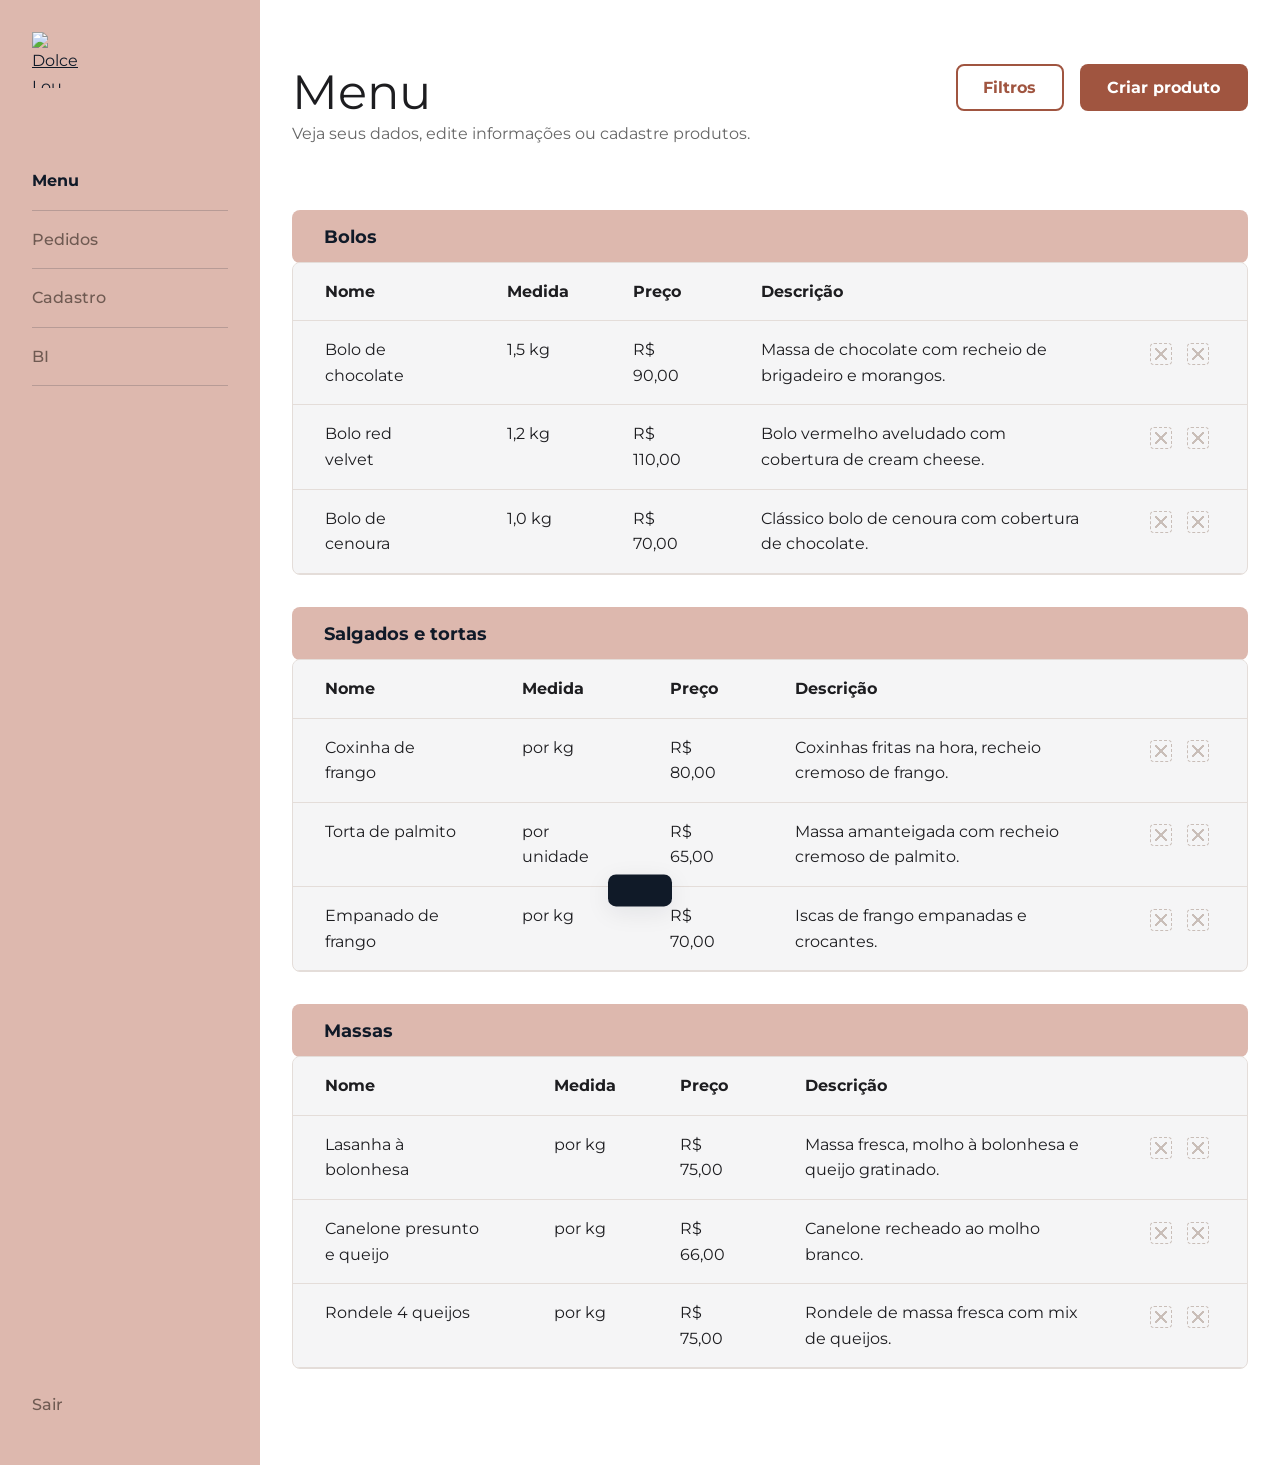
==== admin-cardapio.html @ e2d11806 "feat: atualiza páginas html, imagens do cardápio e scripts js" ====
<!DOCTYPE html>
<html lang="pt-BR">

<head>
  <meta charset="UTF-8">
  <meta name="viewport" content="width=device-width, initial-scale=1.0">
  <title>Menu | Dolce Lou</title>
  <meta name="description" content="Gerenciamento de produtos do cardápio da Dolce Lou.">

  <link rel="preconnect" href="https://fonts.googleapis.com">
  <link rel="preconnect" href="https://fonts.gstatic.com" crossorigin>
  <link href="https://fonts.googleapis.com/css2?family=Montserrat:wght@400;500;700;800&display=swap" rel="stylesheet">
  <link rel="stylesheet" href="style.css">
</head>

<body>
  <a class="pular-conteudo" href="#conteudo">Pular para o conteúdo</a>

  <div class="painel">

    <!-- barrinha q fica do lado -->
    <header class="painel-lateral">
      <a class="painel-lateral__logo logo" href="dashboard.html" aria-label="Dolce Lou — painel">
        <img src="fotinhas/logo (2).png" alt="Dolce Lou" width="56" height="56">
      </a>
      <nav class="painel-nav" aria-label="Menu do painel">
        <a class="painel-nav__link" href="admin-cardapio.html" aria-current="page">Menu</a>
        <a class="painel-nav__link" href="admin-pedidos.html">Pedidos</a>
        <a class="painel-nav__link" href="admin-cadastro.html">Cadastro</a>
        <a class="painel-nav__link" href="dashboard.html">BI</a>
      </nav>
      <div class="painel-lateral__sair">
        <a class="painel-nav__link" href="login.html">Sair</a>
      </div>
    </header>

    <!--conteudo -->
    <main class="painel-conteudo" id="conteudo">
      <div class="painel-cabecalho">
        <div>
          <h1 class="painel-cabecalho__titulo">Menu</h1>
          <p class="texto-suave">Veja seus dados, edite informações ou cadastre produtos.</p>
        </div>
        <div class="painel-cabecalho__acoes">
          <div class="filtro-wrap">
            <button type="button" class="botao botao--contorno js-abrir-filtro-produtos">Filtros</button>
            <div class="filtro-painel" id="filtro-produtos" hidden>
              <p class="filtro-painel__titulo">Mostrar categorias</p>
              <label class="filtro-painel__opcao">
                <input type="checkbox" value="secao-cat-bolos" checked>
                Bolos
              </label>
              <label class="filtro-painel__opcao">
                <input type="checkbox" value="secao-cat-salgados" checked>
                Salgados e tortas
              </label>
              <label class="filtro-painel__opcao">
                <input type="checkbox" value="secao-cat-massas" checked>
                Massas
              </label>
              <div class="filtro-painel__acoes">
                <button type="button" class="botao botao--contorno js-limpar-filtro" style="padding:.4rem .8rem;font-size:.85rem">Mostrar tudo</button>
              </div>
            </div>
          </div>
          <button type="button" class="botao botao--primario">Criar produto</button>
        </div>
      </div>

      <!-- bólos -->
      <section class="tabela-categoria" id="secao-cat-bolos" aria-labelledby="cat-bolos">
        <h2 class="tabela-categoria__titulo" id="cat-bolos">Bolos</h2>
        <div class="tabela-rolagem" tabindex="0" role="region" aria-label="Tabela de bolos, rolável">
          <table class="tabela">
            <caption class="sr-apenas">Lista de bolos cadastrados</caption>
            <thead>
              <tr>
                <th scope="col">Nome</th>
                <th scope="col">Medida</th>
                <th scope="col">Preço</th>
                <th scope="col">Descrição</th>
                <th scope="col"><span class="sr-apenas">Ações</span></th>
              </tr>
            </thead>
            <tbody>
              <tr data-produto-id="1">
                <td data-campo="nome">Bolo de chocolate</td>
                <td data-campo="medida">1,5 kg</td>
                <td data-campo="preco">R$ 90,00</td>
                <td data-campo="descricao">Massa de chocolate com recheio de brigadeiro e morangos.</td>
                <td class="tabela__acoes">
                  <button type="button" class="botao-icone botao-icone--editar"><span class="espaco-imagem" style="width:22px;height:22px" aria-hidden="true"></span><span class="sr-apenas">Editar Bolo de chocolate</span></button>
                  <button type="button" class="botao-icone botao-icone--excluir"><span class="espaco-imagem" style="width:22px;height:22px" aria-hidden="true"></span><span class="sr-apenas">Excluir Bolo de chocolate</span></button>
                </td>
              </tr>
              <tr data-produto-id="2">
                <td data-campo="nome">Bolo red velvet</td>
                <td data-campo="medida">1,2 kg</td>
                <td data-campo="preco">R$ 110,00</td>
                <td data-campo="descricao">Bolo vermelho aveludado com cobertura de cream cheese.</td>
                <td class="tabela__acoes">
                  <button type="button" class="botao-icone botao-icone--editar"><span class="espaco-imagem" style="width:22px;height:22px" aria-hidden="true"></span><span class="sr-apenas">Editar Bolo red velvet</span></button>
                  <button type="button" class="botao-icone botao-icone--excluir"><span class="espaco-imagem" style="width:22px;height:22px" aria-hidden="true"></span><span class="sr-apenas">Excluir Bolo red velvet</span></button>
                </td>
              </tr>
              <tr data-produto-id="3">
                <td data-campo="nome">Bolo de cenoura</td>
                <td data-campo="medida">1,0 kg</td>
                <td data-campo="preco">R$ 70,00</td>
                <td data-campo="descricao">Clássico bolo de cenoura com cobertura de chocolate.</td>
                <td class="tabela__acoes">
                  <button type="button" class="botao-icone botao-icone--editar"><span class="espaco-imagem" style="width:22px;height:22px" aria-hidden="true"></span><span class="sr-apenas">Editar Bolo de cenoura</span></button>
                  <button type="button" class="botao-icone botao-icone--excluir"><span class="espaco-imagem" style="width:22px;height:22px" aria-hidden="true"></span><span class="sr-apenas">Excluir Bolo de cenoura</span></button>
                </td>
              </tr>
            </tbody>
          </table>
        </div>
      </section>

      <!-- salgados -->
      <section class="tabela-categoria" id="secao-cat-salgados" aria-labelledby="cat-salgados">
        <h2 class="tabela-categoria__titulo" id="cat-salgados">Salgados e tortas</h2>
        <div class="tabela-rolagem" tabindex="0" role="region" aria-label="Tabela de salgados e tortas, rolável">
          <table class="tabela">
            <caption class="sr-apenas">Lista de salgados e tortas cadastrados</caption>
            <thead>
              <tr>
                <th scope="col">Nome</th>
                <th scope="col">Medida</th>
                <th scope="col">Preço</th>
                <th scope="col">Descrição</th>
                <th scope="col"><span class="sr-apenas">Ações</span></th>
              </tr>
            </thead>
            <tbody>
              <tr data-produto-id="11">
                <td data-campo="nome">Coxinha de frango</td>
                <td data-campo="medida">por kg</td>
                <td data-campo="preco">R$ 80,00</td>
                <td data-campo="descricao">Coxinhas fritas na hora, recheio cremoso de frango.</td>
                <td class="tabela__acoes">
                  <button type="button" class="botao-icone botao-icone--editar"><span class="espaco-imagem" style="width:22px;height:22px" aria-hidden="true"></span><span class="sr-apenas">Editar Coxinha de frango</span></button>
                  <button type="button" class="botao-icone botao-icone--excluir"><span class="espaco-imagem" style="width:22px;height:22px" aria-hidden="true"></span><span class="sr-apenas">Excluir Coxinha de frango</span></button>
                </td>
              </tr>
              <tr data-produto-id="12">
                <td data-campo="nome">Torta de palmito</td>
                <td data-campo="medida">por unidade</td>
                <td data-campo="preco">R$ 65,00</td>
                <td data-campo="descricao">Massa amanteigada com recheio cremoso de palmito.</td>
                <td class="tabela__acoes">
                  <button type="button" class="botao-icone botao-icone--editar"><span class="espaco-imagem" style="width:22px;height:22px" aria-hidden="true"></span><span class="sr-apenas">Editar Torta de palmito</span></button>
                  <button type="button" class="botao-icone botao-icone--excluir"><span class="espaco-imagem" style="width:22px;height:22px" aria-hidden="true"></span><span class="sr-apenas">Excluir Torta de palmito</span></button>
                </td>
              </tr>
              <tr data-produto-id="13">
                <td data-campo="nome">Empanado de frango</td>
                <td data-campo="medida">por kg</td>
                <td data-campo="preco">R$ 70,00</td>
                <td data-campo="descricao">Iscas de frango empanadas e crocantes.</td>
                <td class="tabela__acoes">
                  <button type="button" class="botao-icone botao-icone--editar"><span class="espaco-imagem" style="width:22px;height:22px" aria-hidden="true"></span><span class="sr-apenas">Editar Empanado de frango</span></button>
                  <button type="button" class="botao-icone botao-icone--excluir"><span class="espaco-imagem" style="width:22px;height:22px" aria-hidden="true"></span><span class="sr-apenas">Excluir Empanado de frango</span></button>
                </td>
              </tr>
            </tbody>
          </table>
        </div>
      </section>

      <!-- massa -->
      <section class="tabela-categoria" id="secao-cat-massas" aria-labelledby="cat-massas">
        <h2 class="tabela-categoria__titulo" id="cat-massas">Massas</h2>
        <div class="tabela-rolagem" tabindex="0" role="region" aria-label="Tabela de massas, rolável">
          <table class="tabela">
            <caption class="sr-apenas">Lista de massas cadastradas</caption>
            <thead>
              <tr>
                <th scope="col">Nome</th>
                <th scope="col">Medida</th>
                <th scope="col">Preço</th>
                <th scope="col">Descrição</th>
                <th scope="col"><span class="sr-apenas">Ações</span></th>
              </tr>
            </thead>
            <tbody>
              <tr data-produto-id="21">
                <td data-campo="nome">Lasanha à bolonhesa</td>
                <td data-campo="medida">por kg</td>
                <td data-campo="preco">R$ 75,00</td>
                <td data-campo="descricao">Massa fresca, molho à bolonhesa e queijo gratinado.</td>
                <td class="tabela__acoes">
                  <button type="button" class="botao-icone botao-icone--editar"><span class="espaco-imagem" style="width:22px;height:22px" aria-hidden="true"></span><span class="sr-apenas">Editar Lasanha à bolonhesa</span></button>
                  <button type="button" class="botao-icone botao-icone--excluir"><span class="espaco-imagem" style="width:22px;height:22px" aria-hidden="true"></span><span class="sr-apenas">Excluir Lasanha à bolonhesa</span></button>
                </td>
              </tr>
              <tr data-produto-id="22">
                <td data-campo="nome">Canelone presunto e queijo</td>
                <td data-campo="medida">por kg</td>
                <td data-campo="preco">R$ 66,00</td>
                <td data-campo="descricao">Canelone recheado ao molho branco.</td>
                <td class="tabela__acoes">
                  <button type="button" class="botao-icone botao-icone--editar"><span class="espaco-imagem" style="width:22px;height:22px" aria-hidden="true"></span><span class="sr-apenas">Editar Canelone presunto e queijo</span></button>
                  <button type="button" class="botao-icone botao-icone--excluir"><span class="espaco-imagem" style="width:22px;height:22px" aria-hidden="true"></span><span class="sr-apenas">Excluir Canelone presunto e queijo</span></button>
                </td>
              </tr>
              <tr data-produto-id="23">
                <td data-campo="nome">Rondele 4 queijos</td>
                <td data-campo="medida">por kg</td>
                <td data-campo="preco">R$ 75,00</td>
                <td data-campo="descricao">Rondele de massa fresca com mix de queijos.</td>
                <td class="tabela__acoes">
                  <button type="button" class="botao-icone botao-icone--editar"><span class="espaco-imagem" style="width:22px;height:22px" aria-hidden="true"></span><span class="sr-apenas">Editar Rondele 4 queijos</span></button>
                  <button type="button" class="botao-icone botao-icone--excluir"><span class="espaco-imagem" style="width:22px;height:22px" aria-hidden="true"></span><span class="sr-apenas">Excluir Rondele 4 queijos</span></button>
                </td>
              </tr>
            </tbody>
          </table>
        </div>
      </section>
    </main>
  </div>

  <!-- POP-UP: CADASTRAR NOVO PRODUTO -->
  <div class="modal" id="modal-produto" role="dialog" aria-modal="true" aria-labelledby="produto-modal-titulo" hidden>
    <div class="modal__fundo" tabindex="-1"></div>
    <div class="modal__caixa">
      <button type="button" class="modal__fechar" aria-label="Fechar janela de cadastro de produto">
        <span class="espaco-imagem" style="width:20px;height:20px" aria-hidden="true"></span>
      </button>
      <div class="compra__corpo">
        <h2 class="compra__nome" id="produto-modal-titulo">Cadastrar novo produto</h2>
        <p class="texto-suave" style="margin-bottom:1rem">Preencha os dados abaixo para adicionar um novo item ao cardápio.</p>

        <form class="formulario" id="formulario-produto" novalidate>
          <div class="campo">
            <label class="campo__rotulo" for="produto-nome">Nome do produto</label>
            <input class="campo__entrada" type="text" id="produto-nome" name="nome" placeholder="Ex: Torta de limão" required>
          </div>

          <div class="formulario__linha">
            <div class="campo">
              <label class="campo__rotulo" for="produto-categoria">Categoria</label>
              <select class="campo__entrada" id="produto-categoria" name="categoria" required>
                <option value="bolos">Bolos</option>
                <option value="salgados">Salgados e tortas</option>
                <option value="massas">Massas</option>
              </select>
            </div>
            <div class="campo">
              <label class="campo__rotulo" for="produto-medida">Medida</label>
              <input class="campo__entrada" type="text" id="produto-medida" name="medida" placeholder="Ex: por kg" required>
            </div>
          </div>

          <div class="formulario__linha">
            <div class="campo">
              <label class="campo__rotulo" for="produto-preco">Preço (R$)</label>
              <input class="campo__entrada" type="text" id="produto-preco" name="preco" placeholder="Ex: 70,00" required>
            </div>
            <div class="campo">
              <span class="campo__rotulo">Imagem do produto</span>
              <span class="espaco-imagem" style="width:100%;height:80px;border-radius:8px"></span>
            </div>
          </div>

          <div class="campo">
            <label class="campo__rotulo" for="produto-descricao">Descrição</label>
            <input class="campo__entrada" type="text" id="produto-descricao" name="descricao" placeholder="Descreva o produto" required>
          </div>

          <button type="submit" class="botao botao--primario botao--bloco" style="margin-top:.5rem">Cadastrar produto</button>
        </form>
      </div>
    </div>
  </div>

  <div id="avisos" class="sr-apenas" role="status" aria-live="polite"></div>
  <div id="notificacao" class="notificacao" role="status" aria-live="polite"></div>

  <script src="js/admin.js"></script>
</body>

</html>
---- style.css ----
:root {

--cor-escura: #101a28;

--cor-escura-2: #16202f;

--cor-terracota: #cc8a73;

--cor-terracota-media: #b87459;

--cor-terracota-cta: #a05540;

--cor-terracota-cta-hover: #874632;


--cor-creme: #fdf6f3;
--cor-rosa-claro: #f7e9e4;

--cor-rosa-suave: #faece8;

--cor-rosa-sidebar: #ddb8ae;

--cor-branco: #ffffff;
--cor-cinza-claro: #f5f5f6;
--cor-borda: #e4ddd9;


--cor-texto: #1d1d20;
--cor-texto-suave: #5b5b62;
--cor-texto-claro: #ffffff;


--cor-editar: #2e7d32;

--cor-excluir: #c62828;

--cor-foco: #1d6fd6;



--fonte-base: 'Montserrat', -apple-system, BlinkMacSystemFont, 'Segoe UI', sans-serif;


--esp-xs: .5rem;
--esp-sm: 1rem;
--esp-md: 2rem;
--esp-lg: 4rem;
--esp-xl: 6rem;


--largura-conteudo: 1200px;
--raio-sm: 8px;
--raio-md: 16px;
--raio-lg: 28px;

--sombra-card: 0 6px 24px rgba(16, 26, 40, .08);
}



*,
*::before,
*::after {
box-sizing: border-box;
}

html {
scroll-behavior: smooth;
}

body {
margin: 0;
font-family: var(--fonte-base);
font-size: 16px;
line-height: 1.6;
color: var(--cor-texto);
background: var(--cor-branco);
-webkit-font-smoothing: antialiased;
}

img {
display: block;
max-width: 100%;
height: auto;

}

a {
color: inherit;
}

ul {
list-style: none;
margin: 0;
padding: 0;
}

button {
font-family: inherit;
cursor: pointer;
}



h1,
h2,
h3,
h4 {
margin: 0 0 var(--esp-sm);
line-height: 1.2;
font-weight: 700;
}

h1 {
font-size: clamp(2rem, 4vw, 3rem);
}

h2 {
font-size: clamp(1.6rem, 3vw, 2.25rem);
}

h3 {
font-size: 1.15rem;
}

p {
margin: 0 0 var(--esp-sm);
}

.titulo-secao {
text-align: center;
font-weight: 800;
margin-bottom: var(--esp-md);
}

.texto-suave {
color: var(--cor-texto-suave);
}





.pular-conteudo {
position: absolute;
left: var(--esp-sm);
top: -100px;
z-index: 999;
padding: .75rem 1.25rem;
background: var(--cor-escura);
color: var(--cor-texto-claro);
border-radius: var(--raio-sm);
transition: top .2s ease;
}

.pular-conteudo:focus {
top: var(--esp-sm);
}


.sr-apenas {
position: absolute !important;
width: 1px;
height: 1px;
padding: 0;
margin: -1px;
overflow: hidden;
clip: rect(0 0 0 0);
white-space: nowrap;
border: 0;
}


:focus-visible {
outline: 3px solid var(--cor-foco);
outline-offset: 2px;
border-radius: 4px;
}


@media (prefers-reduced-motion: reduce) {

*,
*::before,
*::after {
animation-duration: .001ms !important;
transition-duration: .001ms !important;
scroll-behavior: auto !important;
}
}



.container {
width: 100%;
max-width: var(--largura-conteudo);
margin-inline: auto;
padding-inline: var(--esp-md);
}

.secao {
padding-block: var(--esp-lg);
}



.cabecalho {
background: var(--cor-escura);
color: var(--cor-texto-claro);
}

.cabecalho__interno {
display: flex;
align-items: center;
justify-content: flex-start;
gap: var(--esp-lg);
padding-block: var(--esp-sm);
}

.nav__lista {
display: flex;
gap: var(--esp-md);
align-items: center;
}

.nav__botao-sair {
background: none;
border: 0;
color: inherit;
font: inherit;
cursor: pointer;
}

.nav__usuario {
font-weight: 700;
color: var(--cor-terracota);
}

.nav__link {
text-decoration: none;
font-weight: 500;
padding: .5rem .25rem;
border-bottom: 2px solid transparent;
}

.nav__link:hover,
.nav__link[aria-current="page"] {
border-bottom-color: var(--cor-terracota);
}


.nav__alternador {
display: none;
background: none;
border: 0;
color: inherit;
padding: .5rem;
}

.nav__alternador svg {
width: 28px;
height: 28px;
}



.header-onda {
position: relative;
background: black;
color: white;
padding: var(--esp-sm) 0 150px;
width: 100%;
overflow: hidden;
}

.navbar-onda {
padding-inline: var(--esp-lg);
}

.menu-onda {
display: flex;
list-style: none;
align-items: center;
gap: var(--esp-md);
margin: 0;
padding: var(--esp-sm) 0;
}

.menu-onda a {
color: white;
text-decoration: none;
padding: .5rem .25rem;
border-bottom: 2px solid transparent;
}

.menu-onda a:hover,
.menu-onda a[aria-current="page"] {
border-bottom-color: var(--cor-terracota);
}

.botao-sair-onda {
background: none;
border: 0;
color: white;
font: inherit;
cursor: pointer;
padding: .5rem .25rem;
}

.nav__usuario {
font-weight: 700;
color: var(--cor-terracota);
}

.hero-onda {
display: flex;
align-items: center;
justify-content: space-between;
flex-wrap: wrap;
max-width: var(--largura-conteudo);
margin-inline: auto;
padding: var(--esp-xl) var(--esp-lg) var(--esp-md);
gap: var(--esp-lg);
}

.text-onda {
max-width: 500px;
}

.text-onda h1 {
font-size: 42px;
margin-bottom: var(--esp-sm);
}

.text-onda p {
font-size: 18px;
margin-bottom: var(--esp-md);
color: white;
}

.image-onda img {
width: 250px;
max-width: 100%;
display: block;
background: transparent;
object-fit: contain;
}

.button-onda {
  display: inline-block;
  background: #BF7969;
  color: white;
  padding: 20px 25px;
  font-size: 18px;
  font-weight: 600;
  border: none;
  border-radius: 25px;
  text-decoration: none;
  position: relative;
  z-index: 999;
}

.wave {
position: absolute;
bottom: 0;
left: 0;
width: 100%;
}

@media (max-width: 720px) {
.navbar-onda {
padding-inline: var(--esp-md);
}

.hero-onda {
padding: var(--esp-lg) var(--esp-md) var(--esp-sm);
justify-content: center;
text-align: center;
}

.text-onda {
max-width: 100%;
}

.image-onda {
margin-inline: auto;
}
}



.rodape {
background: var(--cor-escura);
color: var(--cor-texto-claro);
}

.rodape__grade {
display: grid;
grid-template-columns: repeat(4, 1fr);
gap: var(--esp-md);
padding-block: var(--esp-lg);
text-align: left;
}

.rodape__titulo {
font-size: 1rem;
margin-bottom: var(--esp-sm);
}

.rodape__lista li {
margin-bottom: .6rem;
}

.rodape__link {
text-decoration: none;
color: #d8d2cf;
}

.rodape__link:hover {
color: var(--cor-terracota);
text-decoration: underline;
}

.rodape__contato {
display: flex;
gap: .6rem;
margin-bottom: .8rem;
color: #d8d2cf;
}

.rodape__contato svg {
width: 18px;
height: 18px;
flex-shrink: 0;
margin-top: 3px;
}

.rodape__instagram {
display: grid;
grid-template-columns: repeat(3, 1fr);
gap: 6px;
}

.rodape__instagram img {
aspect-ratio: 1;
object-fit: cover;
border-radius: 6px;
}

.rodape__faixa {
height: 18px;
background: var(--cor-terracota);
}


.logo {
display: inline-flex;
align-items: center;
gap: .5rem;
}

.logo svg {
width: 92px;
height: 92px;
}

.logo--pequeno svg {
width: 56px;
height: 56px;
}


.logo img {
background: transparent;
object-fit: contain;
width: 92px;
height: 92px;
}

.logo--pequeno img {
width: 56px;
height: 56px;
}

.logo--grande img {
width: 240px;
height: 240px;
}

.logo--rodape img {
width: 70px;
height: 70px;
}

.painel-lateral__logo img {
width: 56px;
height: 56px;
background: transparent;
object-fit: contain;
}

.login__logo img {
background: transparent;
object-fit: contain;
}



.botao {
display: inline-flex;
align-items: center;
justify-content: center;
gap: .5rem;
padding: .85rem 1.6rem;
border: 2px solid transparent;
border-radius: var(--raio-sm);
font-weight: 700;
font-size: 1rem;
text-decoration: none;
line-height: 1;
transition: background-color .2s ease, color .2s ease, transform .1s ease;
}

.botao:active {
transform: translateY(1px);
}


.botao--primario {
background: var(--cor-terracota-cta);
color: var(--cor-texto-claro);
}

.botao--primario:hover {
background: var(--cor-terracota-cta-hover);
}


.botao--contorno {
background: transparent;
color: var(--cor-terracota-cta);
border-color: var(--cor-terracota-cta);
}

.botao--contorno:hover {
background: var(--cor-terracota-cta);
color: var(--cor-texto-claro);
}


.botao--escuro {
background: var(--cor-escura);
color: var(--cor-texto-claro);
}

.botao--escuro:hover {
background: var(--cor-escura-2);
}

.botao--bloco {
width: 100%;
}



.hero {
background: var(--cor-escura);
color: var(--cor-texto-claro);
position: relative;
}

.hero__interno {
display: grid;
grid-template-columns: 1fr 1fr;
align-items: center;
gap: var(--esp-md);
padding-block: var(--esp-xl);
}

.hero__texto {
max-width: 30rem;
}

.hero__sobretitulo {
color: var(--cor-terracota);
font-weight: 700;
text-transform: none;
margin-bottom: .25rem;
}

.hero__figura {
display: flex;
justify-content: center;
}

.hero__figura img {
border-radius: var(--raio-md);
}


.banner-pagina {
background: var(--cor-escura) center / cover no-repeat;
color: var(--cor-texto-claro);
text-align: center;
padding-block: var(--esp-xl);
}

.banner-pagina__titulo {
font-size: clamp(2.2rem, 5vw, 3.4rem);
margin: 0;
}





.destaques {
display: grid;
grid-template-columns: 1fr 1.2fr;
gap: var(--esp-lg);
align-items: center;
}

.destaques__lista {
  display: flex;
  flex-direction: column;
  gap: 1.5rem;
  list-style: none;
  padding: 0;
}

.destaque {
  display: flex;
  align-items: center;
  gap: 1.5rem;
  background: var(--cor-branco, #ffffff);
  border-radius: 16px;
  padding: 1.5rem 2rem;
  box-shadow: 0px 4px 20px rgba(0, 0, 0, 0.06);
}

.destaque__icone {
  width: 70px;
  height: 70px;
  min-width: 70px; 
  border-radius: 50%;
  background: #ffffff;
  display: flex;
  align-items: center;
  justify-content: center;
  box-shadow: 0px 4px 12px rgba(0, 0, 0, 0.1);
}

.destaque__imagem {
  width: 35px;
  height: 35px;
  object-fit: contain;
}

.destaque__titulo {
  font-size: 1.25rem;
  font-weight: 600;
  margin-bottom: 0.5rem;
  color: #1a1a1a;
}

.texto-suave {
  margin: 0;
  color: #666666;
  line-height: 1.5;
}


.produtos-grade {
display: grid;
grid-template-columns: repeat(3, 1fr);
gap: var(--esp-md);
margin-bottom: var(--esp-md);
}


.produto {
border: 1px solid var(--cor-borda);
border-radius: var(--raio-md);
overflow: hidden;
background: var(--cor-branco);
box-shadow: var(--sombra-card);
display: flex;
flex-direction: column;
text-align: left;
padding: 0;
transition: transform .15s ease, box-shadow .15s ease;
}

.produto:hover {
transform: translateY(-4px);
box-shadow: 0 12px 30px rgba(16, 26, 40, .14);
}

.produto__imagem {
width: 100%;
aspect-ratio: 16 / 10;
object-fit: cover;
}

.produto__corpo {
padding: var(--esp-sm);
}

.produto__nome {
font-size: 1rem;
margin-bottom: .25rem;
}

.produto__preco {
color: var(--cor-terracota-cta);
font-weight: 700;
}

.centralizar {
text-align: center;
}


.instagram-grade {
display: grid;
grid-template-columns: repeat(3, 1fr);
gap: var(--esp-md);
}

.post {
border: 1px solid var(--cor-borda);
border-radius: var(--raio-md);
overflow: hidden;
background: var(--cor-branco);
box-shadow: var(--sombra-card);
}

.post__imagem {
aspect-ratio: 4 / 3;
object-fit: cover;
width: 100%;
}

.post__legenda {
padding: var(--esp-sm);
font-size: .85rem;
color: var(--cor-texto-suave);
}





.cardapio-hero__figura {
position: relative;
}

.cardapio-hero__blob {
position: absolute;
inset: 0;
background: var(--cor-terracota);
border-radius: 45% 55% 60% 40% / 55% 45% 55% 45%;
z-index: 0;
}

.cardapio-hero__figura img {
position: relative;
z-index: 1;
border-radius: 50%;
}


.categorias {
display: grid;
grid-template-columns: repeat(3, 1fr);
gap: var(--esp-md);
text-align: center;
}

.categoria__icone {
  width: 60px;
  height: 60px;
  object-fit: contain;
  margin: 0 auto 18px auto;
  display: block;
}

.categoria__titulo {
color: var(--cor-terracota-cta);
}


.banner-titulo {
background: var(--cor-escura);
text-align: center;
padding-block: var(--esp-md);
}

.banner-titulo__texto {
color: var(--cor-terracota);
font-size: clamp(2.5rem, 8vw, 5rem);
font-weight: 800;
margin: 0;
}


.menu-bloco {
padding-block: var(--esp-lg);
}

.menu-bloco__cabecalho {
text-align: center;
margin-bottom: var(--esp-md);
}

.menu-bloco__divisor {
max-width: 760px;
margin: var(--esp-sm) auto 0;
border: 0;
border-top: 1px solid var(--cor-borda);
}

.menu-lista {
display: grid;
grid-template-columns: 1fr 1fr;
gap: var(--esp-md) var(--esp-lg);
max-width: 900px;
margin-inline: auto;
}


.item-menu {
display: flex;
flex-direction: column;
align-items: flex-start;
justify-content: flex-start;
width: 100%;
padding: 0.75rem 0; 
background: transparent; 
border: none; 
border-radius: 0;
text-align: left;
cursor: pointer;
box-sizing: border-box;
}

.item-menu:hover {
transform: none;
box-shadow: none;
background: transparent;
}

.item-menu__nome {
display: block;
width: 100%;
font-family: 'Montserrat', sans-serif;
font-size: 1.1rem;
font-weight: 700;
color: var(--cor-texto, #1d1d20);
margin-bottom: 0.25rem;
}

.item-menu__descricao {
display: block;
width: 100%;
font-size: 0.9rem;
color: var(--cor-texto-suave, #5b5b62);
margin-bottom: 0.4rem;
}

.item-menu__preco {
display: block;
width: 100%;
font-size: 1.05rem;
font-weight: 800;
color: var(--cor-terracota-cta, #a05540);
}




.sobre-historia {
display: grid;
grid-template-columns: 1fr 1fr;
gap: var(--esp-md);
align-items: center;
}

.sobre-historia__imagens {
display: grid;
grid-template-columns: 1fr 1fr;
gap: var(--esp-sm);
align-items: center;
}

.sobre-historia__imagens img {
border-radius: var(--raio-md);
object-fit: cover;
}

.sobre-historia__imagens img:first-child {
grid-row: span 2;
height: 100%;
}

.sobre-escolher {
text-align: center;
}

.sobre-escolher__texto {
max-width: 720px;
margin: 0 auto var(--esp-md);
}

.sobre-escolher__imagem {
border-radius: var(--raio-md);
width: 100%;
aspect-ratio: 21/9;
object-fit: cover;
}


.equipe {
background: var(--cor-terracota-media);
color: var(--cor-texto-claro);
padding-top: var(--esp-lg);
}

.equipe__subtitulo {
text-align: center;
max-width: 520px;
margin: 0 auto var(--esp-md);
}

.equipe__grade {
display: grid;
grid-template-columns: repeat(4, 1fr);
gap: var(--esp-md);
transform: translateY(40px);
}

.membro {
background: var(--cor-branco);
color: var(--cor-texto);
border-radius: var(--raio-sm);
overflow: hidden;
box-shadow: var(--sombra-card);
}

.membro__imagem {
aspect-ratio: 1;
object-fit: cover;
width: 100%;
}

.membro__corpo {
padding: var(--esp-sm);
text-align: center;
}

.membro__nome {
margin: 0;
font-size: 1rem;
}

.membro__cargo {
color: var(--cor-texto-suave);
font-size: .85rem;
}


.depoimentos {
padding-top: calc(var(--esp-lg) + 40px);
text-align: center;
}

.depoimento {
max-width: 560px;
margin: var(--esp-md) auto 0;
background: var(--cor-branco);
border: 1px solid var(--cor-borda);
border-radius: var(--raio-md);
box-shadow: var(--sombra-card);
padding: var(--esp-lg) var(--esp-md) var(--esp-md);
position: relative;
}

.depoimento__avatar {
width: 84px;
height: 84px;
border-radius: 50%;
object-fit: cover;
position: absolute;
top: -42px;
left: 50%;
transform: translateX(-50%);
border: 4px solid var(--cor-branco);
}

.depoimento__aspas {
color: var(--cor-terracota);
font-size: 2rem;
font-weight: 800;
line-height: 1;
}

.depoimento__texto {
color: var(--cor-texto-suave);
}

.depoimento__estrelas {
color: var(--cor-terracota);
letter-spacing: 2px;
}

.depoimento__nome {
margin: .5rem 0 0;
}

.depoimento__papel {
color: var(--cor-texto-suave);
font-size: .85rem;
}



.login {
display: grid;
grid-template-columns: 1fr 1fr;
min-height: 100vh;
}

.login__figura {
background: var(--cor-escura-2);
}

.login__figura img {
width: 100%;
height: 100%;
object-fit: cover;
}

.login__painel {
background: var(--cor-escura);
color: var(--cor-texto-claro);
display: flex;
flex-direction: column;
justify-content: center;
padding: var(--esp-xl) var(--esp-lg);
position: relative;
}

.login__logo {
position: absolute;
top: var(--esp-md);
right: var(--esp-md);
color: var(--cor-terracota);
}

.login__titulo {
color: var(--cor-terracota);
margin-bottom: .25rem;
}

.login__subtitulo {
color: #c9c4c1;
margin-bottom: var(--esp-md);
}

.formulario {
display: grid;
gap: var(--esp-sm);
max-width: 420px;
}

.campo {
display: grid;
gap: .35rem;
}

.campo__rotulo {
font-size: .85rem;
color: #c9c4c1;
}

.campo__entrada {
width: 100%;
padding: 1rem;
border: 1px solid #3a4452;
border-radius: var(--raio-sm);
background: var(--cor-escura-2);
color: var(--cor-texto-claro);
font-size: 1rem;
}

.campo__entrada::placeholder {
color: #8a93a0;
}

.campo__entrada:focus-visible {
outline: 3px solid var(--cor-terracota);
outline-offset: 1px;
}

.login__alternar {
margin-top: var(--esp-sm);
font-size: .9rem;
color: #c9c4c1;
}

.login__alternar button {
background: none;
border: 0;
color: var(--cor-terracota);
font-weight: 700;
text-decoration: underline;
padding: 0;
}



.painel {
display: grid;
grid-template-columns: 260px 1fr;
min-height: 100vh;
}


.painel-lateral {
background: var(--cor-rosa-sidebar);
padding: var(--esp-md);
display: flex;
flex-direction: column;
}

.painel-lateral__logo {
color: var(--cor-escura);
margin-bottom: var(--esp-lg);
}

.painel-nav {
display: grid;
gap: 0;
}

.painel-nav__link {
display: block;
padding: var(--esp-sm) 0;
text-decoration: none;
color: #6f5a52;
font-weight: 500;
border-bottom: 1px solid rgba(16, 26, 40, .18);
}

.painel-nav__link[aria-current="page"] {
color: var(--cor-escura);
font-weight: 700;
}

.painel-nav__link:hover {
color: var(--cor-escura);
}

.painel-lateral__sair {
margin-top: auto;
}

.painel-lateral__sair .painel-nav__link {
border: 0;
}


.painel-conteudo {
padding: var(--esp-lg) var(--esp-md);
}

.painel-cabecalho {
display: flex;
align-items: flex-start;
justify-content: space-between;
gap: var(--esp-md);
flex-wrap: wrap;
margin-bottom: var(--esp-lg);
}

.painel-cabecalho__titulo {
font-size: clamp(2rem, 4vw, 3rem);
font-weight: 400;
margin: 0;
}

.painel-cabecalho__titulo strong {
color: var(--cor-terracota-cta);
font-weight: 700;
}

.painel-cabecalho__acoes {
display: flex;
gap: var(--esp-sm);
}


.dashboard-cards {
display: grid;
grid-template-columns: 1fr 1fr;
gap: var(--esp-md);
}

.dashboard-card {
background: var(--cor-rosa-suave);
border-radius: var(--raio-lg);
padding: var(--esp-md);
min-height: 360px;
}

.dashboard-card__titulo {
color: var(--cor-escura);
}


.indicadores {
display: grid;
gap: var(--esp-sm);
margin-top: var(--esp-sm);
}

.indicador {
display: flex;
justify-content: space-between;
align-items: center;
background: var(--cor-branco);
border-radius: var(--raio-md);
padding: var(--esp-sm) var(--esp-md);
}

.indicador__valor {
font-size: 1.6rem;
font-weight: 800;
color: var(--cor-terracota-cta);
}


.tabela-categoria {
margin-bottom: var(--esp-md);
}

.tabela-categoria__titulo {
background: var(--cor-rosa-sidebar);
color: var(--cor-escura);
padding: var(--esp-sm) var(--esp-md);
border-radius: var(--raio-sm);
margin: 0 0 -1px;
font-size: 1.1rem;
}

.tabela-rolagem {
border: 1px solid var(--cor-borda);
border-radius: var(--raio-sm);
max-height: 320px;
overflow: auto;
background: var(--cor-cinza-claro);
}

.tabela {
width: 100%;
border-collapse: collapse;
}

.tabela caption {
text-align: left;
padding: var(--esp-xs) var(--esp-md);
color: var(--cor-texto-suave);
}

.tabela th,
.tabela td {
padding: var(--esp-sm) var(--esp-md);
text-align: left;
border-bottom: 1px solid var(--cor-borda);
vertical-align: top;
}

.tabela thead th {
position: sticky;
top: 0;
background: var(--cor-cinza-claro);
z-index: 1;
}

.tabela__acoes {
text-align: right;
white-space: nowrap;
}

.botao-icone {
background: none;
border: 0;
padding: .35rem;
display: inline-grid;
place-items: center;
border-radius: var(--raio-sm);
}

.botao-icone svg {
width: 22px;
height: 22px;
}

.botao-icone--editar {
color: var(--cor-editar);
}

.botao-icone--excluir {
color: var(--cor-excluir);
}

.botao-icone--ver {
color: var(--cor-foco);
}

.botao-icone--cancelar {
color: var(--cor-excluir);
}

.botao-icone:hover {
background: rgba(0, 0, 0, .06);
}

.botao-icone:disabled {
opacity: .35;
cursor: not-allowed;
}

.botao-icone:disabled:hover {
background: none;
}


.selo {
display: inline-block;
padding: .3rem .8rem;
border-radius: 999px;
font-size: .8rem;
font-weight: 700;
white-space: nowrap;
}

.selo--pendente {
background: #fdecd2;
color: #8a5a00;
}

.selo--preparo {
background: #dbe8fc;
color: #1d4ed8;
}

.selo--pronto {
background: #dcf5e3;
color: #1e7d3c;
}

.selo--entregue {
background: #e6e6e6;
color: #4a4a4a;
}

.selo--cancelado {
background: #fbdada;
color: var(--cor-excluir);
}


.painel-formulario {
background: var(--cor-rosa-suave);
border-radius: var(--raio-lg);
padding: var(--esp-md);
}

.painel-formulario .campo__rotulo {
color: var(--cor-texto-suave);
}

.painel-formulario .campo__entrada {
background: var(--cor-branco);
border: 1px solid var(--cor-borda);
color: var(--cor-texto);
}

.painel-formulario .campo__entrada::placeholder {
color: #9c9691;
}

.painel-formulario .campo__entrada:focus-visible {
outline: 3px solid var(--cor-terracota-cta);
outline-offset: 1px;
}


.painel-colunas {
display: grid;
grid-template-columns: minmax(320px, 480px) 1fr;
gap: var(--esp-md);
align-items: start;
margin-bottom: var(--esp-lg);
}

@media (max-width: 900px) {
.painel-colunas {
grid-template-columns: 1fr;
}
}


.formulario__linha {
display: grid;
grid-template-columns: 1fr 1fr;
gap: var(--esp-sm);
}

@media (max-width: 480px) {
.formulario__linha {
grid-template-columns: 1fr;
}
}

.formulario__linha--rodape {
align-items: end;
}



.modal[hidden] {
display: none;
}

.modal {
position: fixed;
inset: 0;
z-index: 1000;
display: grid;
place-items: center;
padding: var(--esp-sm);
}

.modal__fundo {
position: absolute;
inset: 0;
background: rgba(16, 26, 40, .6);
}

.modal__caixa {
position: relative;
background: var(--cor-branco);
border-radius: var(--raio-md);
max-width: 560px;
width: 100%;
max-height: 90vh;
overflow: auto;
box-shadow: 0 20px 60px rgba(0, 0, 0, .3);
}

.modal__fechar {
position: absolute;
top: var(--esp-sm);
right: var(--esp-sm);
background: rgba(255, 255, 255, .9);
border: 1px solid var(--cor-borda);
width: 40px;
height: 40px;
border-radius: 50%;
display: grid;
place-items: center;
font-size: 1.2rem;
}


.compra {
display: none; 
position: fixed;
top: 0;
left: 0;
width: 100vw;
height: 100vh;
background-color: rgba(0, 0, 0, 0.6); 
z-index: 1000;
justify-content: center;
align-items: center;
padding: 1rem;
}

.compra.modal-compra--ativo {
display: flex;
}

.compra__dialogo {
background-color: var(--cor-branco);
border-radius: 16px;
padding: 2rem;
max-width: 450px;
width: 100%;
box-shadow: 0 10px 25px rgba(0,0,0,0.2);
position: relative;
max-height: 90vh;
overflow-y: auto;
}

.compra__imagem {
width: 100%;
aspect-ratio: 16/9;
object-fit: cover;
border-radius: var(--raio-md) var(--raio-md) 0 0;
}

.compra__corpo {
padding: var(--esp-md);
}

.compra__nome {
margin-bottom: .25rem;
}

.compra__descricao {
color: var(--cor-texto-suave);
}

.compra__preco-base {
font-size: 1.25rem;
font-weight: 800;
color: var(--cor-terracota-cta);
}


.compra__opcoes {
display: flex;
gap: var(--esp-sm);
margin: var(--esp-sm) 0;
flex-wrap: wrap;
}

.opcao-peso {
border: 2px solid var(--cor-borda);
background: var(--cor-branco);
border-radius: var(--raio-sm);
padding: .6rem 1rem;
font-weight: 600;
}

.opcao-peso[aria-pressed="true"] {
border-color: var(--cor-terracota-cta);
background: var(--cor-rosa-claro);
}


.compra__quantidade {
display: flex;
align-items: center;
gap: var(--esp-sm);
margin: var(--esp-sm) 0;
}

.contador {
display: inline-flex;
align-items: center;
border: 1px solid var(--cor-borda);
border-radius: var(--raio-sm);
}

.contador__botao {
background: none;
border: 0;
width: 44px;
height: 44px;
font-size: 1.3rem;
}

.contador__valor {
min-width: 80px;
text-align: center;
border: 0;
font-size: 1rem;
font-weight: 700;
padding: .5rem;
}

.compra__total {
display: flex;
justify-content: space-between;
align-items: center;
border-top: 1px solid var(--cor-borda);
margin-top: var(--esp-sm);
padding-top: var(--esp-sm);
}

.compra__total-valor {
font-size: 1.4rem;
font-weight: 800;
}



.notificacao {
position: fixed;
bottom: var(--esp-md);
left: 50%;
transform: translateX(-50%) translateY(120%);
background: var(--cor-escura);
color: var(--cor-texto-claro);
padding: var(--esp-sm) var(--esp-md);
border-radius: var(--raio-sm);
box-shadow: var(--sombra-card);
z-index: 1100;
transition: transform .3s ease;
max-width: 90vw;
}

.notificacao--visivel {
transform: translateX(-50%) translateY(0);
}



@media (max-width: 980px) {

.hero__interno,
.destaques,
.sobre-historia,
.login {
grid-template-columns: 1fr;
}

.produtos-grade,
.instagram-grade,
.categorias {
grid-template-columns: repeat(2, 1fr);
}

.rodape__grade {
grid-template-columns: 1fr 1fr;
}

.equipe__grade {
grid-template-columns: repeat(2, 1fr);
transform: none;
}

.depoimentos {
padding-top: var(--esp-lg);
}


.painel {
grid-template-columns: 1fr;
}

.painel-lateral {
flex-direction: row;
flex-wrap: wrap;
align-items: center;
gap: var(--esp-sm);
}

.painel-lateral__logo {
margin: 0;
}

.painel-nav {
grid-auto-flow: column;
gap: var(--esp-sm);
}

.painel-nav__link {
border: 0;
}

.painel-lateral__sair {
margin: 0;
}

.dashboard-cards {
grid-template-columns: 1fr;
}


.nav__alternador {
display: inline-flex;
}

.nav__lista {
display: none;
position: absolute;
left: 0;
right: 0;
top: 100%;
flex-direction: column;
gap: 0;
background: var(--cor-escura);
padding: var(--esp-sm) var(--esp-md);
z-index: 50;
}

.nav[data-aberto="true"] .nav__lista {
display: flex;
}

.cabecalho__interno {
position: relative;
}
}


.espaco-imagem {
display: inline-flex;
flex-shrink: 0;
box-sizing: border-box;
border: 1px dashed #c9beb8;
border-radius: 4px;
background:
linear-gradient(45deg, transparent 45%, #c9beb8 45%, #c9beb8 55%, transparent 55%),
linear-gradient(-45deg, transparent 45%, #c9beb8 45%, #c9beb8 55%, transparent 55%),
var(--cor-cinza-claro);
background-size: 60% 60%, 60% 60%, 100% 100%;
background-position: center, center, center;
background-repeat: no-repeat;
}



.filtro-wrap {
position: relative;
display: inline-block;
}

.filtro-painel {
position: absolute;
top: calc(100% + .5rem);
right: 0;
z-index: 40;
min-width: 220px;
background: var(--cor-branco);
border: 1px solid var(--cor-borda);
border-radius: var(--raio-sm);
box-shadow: var(--sombra-card);
padding: var(--esp-sm);
}

.filtro-painel[hidden] {
display: none;
}

.filtro-painel__titulo {
font-weight: 700;
font-size: .9rem;
margin-bottom: .5rem;
}

.filtro-painel__opcao {
display: flex;
align-items: center;
gap: .5rem;
padding: .3rem 0;
font-size: .9rem;
}

.filtro-painel__acoes {
display: flex;
justify-content: space-between;
margin-top: .75rem;
gap: .5rem;
}


@media (max-width: 640px) {

.produtos-grade,
.instagram-grade,
.categorias,
.menu-lista,
.rodape__grade,
.equipe__grade {
grid-template-columns: 1fr;
}

.secao {
padding-block: var(--esp-md);
}
}
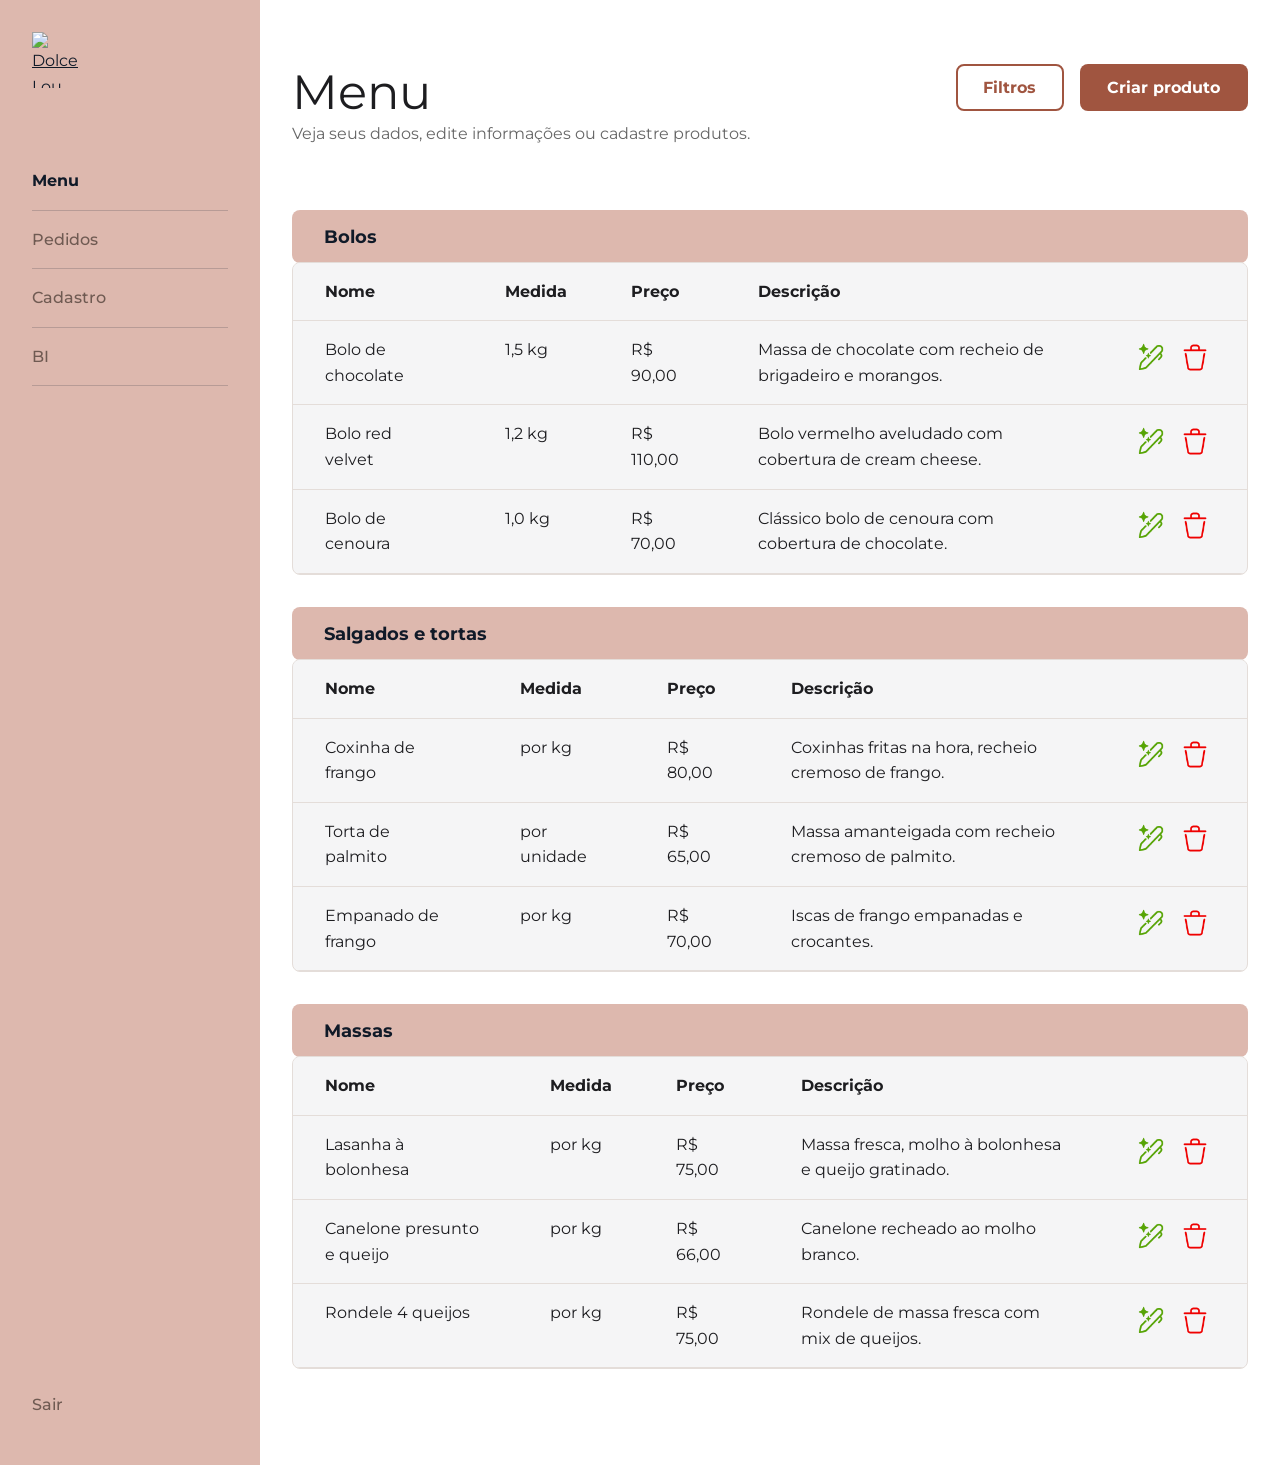
==== commit 96ba107e: "feat: adiciona audio de acessibilidade nos botoes e ajusta icones" ====
--- a/admin-cardapio.html
+++ b/admin-cardapio.html
@@ -89,8 +89,8 @@
                 <td data-campo="preco">R$ 90,00</td>
                 <td data-campo="descricao">Massa de chocolate com recheio de brigadeiro e morangos.</td>
                 <td class="tabela__acoes">
-                  <button type="button" class="botao-icone botao-icone--editar"><span class="espaco-imagem" style="width:22px;height:22px" aria-hidden="true"></span><span class="sr-apenas">Editar Bolo de chocolate</span></button>
-                  <button type="button" class="botao-icone botao-icone--excluir"><span class="espaco-imagem" style="width:22px;height:22px" aria-hidden="true"></span><span class="sr-apenas">Excluir Bolo de chocolate</span></button>
+                  <button type="button" class="botao-icone botao-icone--ver"><img src="fotinhas/Editar.png" alt="Icone Editar"><span class="sr-apenas">Editar Bolo de chocolate</span></button>
+                  <button type="button" class="botao-icone botao-icone--cancelar"><img src="fotinhas/Lixeira.png" alt="Icone Excluir"><span class="sr-apenas">Excluir Bolo de chocolate</span></button>
                 </td>
               </tr>
               <tr data-produto-id="2">
@@ -99,8 +99,8 @@
                 <td data-campo="preco">R$ 110,00</td>
                 <td data-campo="descricao">Bolo vermelho aveludado com cobertura de cream cheese.</td>
                 <td class="tabela__acoes">
-                  <button type="button" class="botao-icone botao-icone--editar"><span class="espaco-imagem" style="width:22px;height:22px" aria-hidden="true"></span><span class="sr-apenas">Editar Bolo red velvet</span></button>
-                  <button type="button" class="botao-icone botao-icone--excluir"><span class="espaco-imagem" style="width:22px;height:22px" aria-hidden="true"></span><span class="sr-apenas">Excluir Bolo red velvet</span></button>
+                  <button type="button" class="botao-icone botao-icone--ver"><img src="fotinhas/Editar.png" alt="Icone Editar"><span class="sr-apenas">Editar Bolo Red Velvet</span></button>
+                  <button type="button" class="botao-icone botao-icone--cancelar"><img src="fotinhas/Lixeira.png" alt="Icone Excluir"><span class="sr-apenas">Excluir Bolo Red Velvet</span></button>
                 </td>
               </tr>
               <tr data-produto-id="3">
@@ -109,8 +109,8 @@
                 <td data-campo="preco">R$ 70,00</td>
                 <td data-campo="descricao">Clássico bolo de cenoura com cobertura de chocolate.</td>
                 <td class="tabela__acoes">
-                  <button type="button" class="botao-icone botao-icone--editar"><span class="espaco-imagem" style="width:22px;height:22px" aria-hidden="true"></span><span class="sr-apenas">Editar Bolo de cenoura</span></button>
-                  <button type="button" class="botao-icone botao-icone--excluir"><span class="espaco-imagem" style="width:22px;height:22px" aria-hidden="true"></span><span class="sr-apenas">Excluir Bolo de cenoura</span></button>
+                  <button type="button" class="botao-icone botao-icone--ver"><img src="fotinhas/Editar.png" alt="Icone Editar"><span class="sr-apenas">Editar Bolo de Cenoura</span></button>
+                  <button type="button" class="botao-icone botao-icone--cancelar"><img src="fotinhas/Lixeira.png" alt="Icone Excluir"><span class="sr-apenas">Excluir Bolo de Cenoura</span></button>
                 </td>
               </tr>
             </tbody>
@@ -140,8 +140,8 @@
                 <td data-campo="preco">R$ 80,00</td>
                 <td data-campo="descricao">Coxinhas fritas na hora, recheio cremoso de frango.</td>
                 <td class="tabela__acoes">
-                  <button type="button" class="botao-icone botao-icone--editar"><span class="espaco-imagem" style="width:22px;height:22px" aria-hidden="true"></span><span class="sr-apenas">Editar Coxinha de frango</span></button>
-                  <button type="button" class="botao-icone botao-icone--excluir"><span class="espaco-imagem" style="width:22px;height:22px" aria-hidden="true"></span><span class="sr-apenas">Excluir Coxinha de frango</span></button>
+                  <button type="button" class="botao-icone botao-icone--ver"><img src="fotinhas/Editar.png" alt="Icone Editar"><span class="sr-apenas">Editar Coxinha de Frango</span></button>
+                  <button type="button" class="botao-icone botao-icone--cancelar"><img src="fotinhas/Lixeira.png" alt="Icone Excluir"><span class="sr-apenas">Excluir Coxinha de Frango</span></button>
                 </td>
               </tr>
               <tr data-produto-id="12">
@@ -150,8 +150,8 @@
                 <td data-campo="preco">R$ 65,00</td>
                 <td data-campo="descricao">Massa amanteigada com recheio cremoso de palmito.</td>
                 <td class="tabela__acoes">
-                  <button type="button" class="botao-icone botao-icone--editar"><span class="espaco-imagem" style="width:22px;height:22px" aria-hidden="true"></span><span class="sr-apenas">Editar Torta de palmito</span></button>
-                  <button type="button" class="botao-icone botao-icone--excluir"><span class="espaco-imagem" style="width:22px;height:22px" aria-hidden="true"></span><span class="sr-apenas">Excluir Torta de palmito</span></button>
+                  <button type="button" class="botao-icone botao-icone--ver"><img src="fotinhas/Editar.png" alt="Icone Editar"><span class="sr-apenas">Editar Torta de Palmito</span></button>
+                  <button type="button" class="botao-icone botao-icone--cancelar"><img src="fotinhas/Lixeira.png" alt="Icone Excluir"><span class="sr-apenas">Excluir Torta de Palmito</span></button>
                 </td>
               </tr>
               <tr data-produto-id="13">
@@ -160,8 +160,8 @@
                 <td data-campo="preco">R$ 70,00</td>
                 <td data-campo="descricao">Iscas de frango empanadas e crocantes.</td>
                 <td class="tabela__acoes">
-                  <button type="button" class="botao-icone botao-icone--editar"><span class="espaco-imagem" style="width:22px;height:22px" aria-hidden="true"></span><span class="sr-apenas">Editar Empanado de frango</span></button>
-                  <button type="button" class="botao-icone botao-icone--excluir"><span class="espaco-imagem" style="width:22px;height:22px" aria-hidden="true"></span><span class="sr-apenas">Excluir Empanado de frango</span></button>
+                  <button type="button" class="botao-icone botao-icone--ver"><img src="fotinhas/Editar.png" alt="Icone Editar"><span class="sr-apenas">Editar Empanado de Frango</span></button>
+                  <button type="button" class="botao-icone botao-icone--cancelar"><img src="fotinhas/Lixeira.png" alt="Icone Excluir"><span class="sr-apenas">Excluir Empanado de Frango</span></button>
                 </td>
               </tr>
             </tbody>
@@ -191,8 +191,8 @@
                 <td data-campo="preco">R$ 75,00</td>
                 <td data-campo="descricao">Massa fresca, molho à bolonhesa e queijo gratinado.</td>
                 <td class="tabela__acoes">
-                  <button type="button" class="botao-icone botao-icone--editar"><span class="espaco-imagem" style="width:22px;height:22px" aria-hidden="true"></span><span class="sr-apenas">Editar Lasanha à bolonhesa</span></button>
-                  <button type="button" class="botao-icone botao-icone--excluir"><span class="espaco-imagem" style="width:22px;height:22px" aria-hidden="true"></span><span class="sr-apenas">Excluir Lasanha à bolonhesa</span></button>
+                  <button type="button" class="botao-icone botao-icone--ver"><img src="fotinhas/Editar.png" alt="Icone Editar"><span class="sr-apenas">Editar Lasanha à Bolonhesa</span></button>
+                  <button type="button" class="botao-icone botao-icone--cancelar"><img src="fotinhas/Lixeira.png" alt="Icone Excluir"><span class="sr-apenas">Excluir Lasanha à Bolonhesa</span></button>
                 </td>
               </tr>
               <tr data-produto-id="22">
@@ -201,8 +201,8 @@
                 <td data-campo="preco">R$ 66,00</td>
                 <td data-campo="descricao">Canelone recheado ao molho branco.</td>
                 <td class="tabela__acoes">
-                  <button type="button" class="botao-icone botao-icone--editar"><span class="espaco-imagem" style="width:22px;height:22px" aria-hidden="true"></span><span class="sr-apenas">Editar Canelone presunto e queijo</span></button>
-                  <button type="button" class="botao-icone botao-icone--excluir"><span class="espaco-imagem" style="width:22px;height:22px" aria-hidden="true"></span><span class="sr-apenas">Excluir Canelone presunto e queijo</span></button>
+                  <button type="button" class="botao-icone botao-icone--ver"><img src="fotinhas/Editar.png" alt="Icone Editar"><span class="sr-apenas">Editar Canelone Presunto e Queijo</span></button>
+                  <button type="button" class="botao-icone botao-icone--cancelar"><img src="fotinhas/Lixeira.png" alt="Icone Excluir"><span class="sr-apenas">Excluir Canelone Presunto e Queijo</span></button>
                 </td>
               </tr>
               <tr data-produto-id="23">
@@ -211,8 +211,8 @@
                 <td data-campo="preco">R$ 75,00</td>
                 <td data-campo="descricao">Rondele de massa fresca com mix de queijos.</td>
                 <td class="tabela__acoes">
-                  <button type="button" class="botao-icone botao-icone--editar"><span class="espaco-imagem" style="width:22px;height:22px" aria-hidden="true"></span><span class="sr-apenas">Editar Rondele 4 queijos</span></button>
-                  <button type="button" class="botao-icone botao-icone--excluir"><span class="espaco-imagem" style="width:22px;height:22px" aria-hidden="true"></span><span class="sr-apenas">Excluir Rondele 4 queijos</span></button>
+                  <button type="button" class="botao-icone botao-icone--ver"><img src="fotinhas/Editar.png" alt="Icone Editar"><span class="sr-apenas">Editar Rondele 4 Queijos</span></button>
+                  <button type="button" class="botao-icone botao-icone--cancelar"><img src="fotinhas/Lixeira.png" alt="Icone Excluir"><span class="sr-apenas">Excluir Rondele 4 Queijos</span></button>
                 </td>
               </tr>
             </tbody>
@@ -222,62 +222,7 @@
     </main>
   </div>
 
-  <!-- POP-UP: CADASTRAR NOVO PRODUTO -->
-  <div class="modal" id="modal-produto" role="dialog" aria-modal="true" aria-labelledby="produto-modal-titulo" hidden>
-    <div class="modal__fundo" tabindex="-1"></div>
-    <div class="modal__caixa">
-      <button type="button" class="modal__fechar" aria-label="Fechar janela de cadastro de produto">
-        <span class="espaco-imagem" style="width:20px;height:20px" aria-hidden="true"></span>
-      </button>
-      <div class="compra__corpo">
-        <h2 class="compra__nome" id="produto-modal-titulo">Cadastrar novo produto</h2>
-        <p class="texto-suave" style="margin-bottom:1rem">Preencha os dados abaixo para adicionar um novo item ao cardápio.</p>
-
-        <form class="formulario" id="formulario-produto" novalidate>
-          <div class="campo">
-            <label class="campo__rotulo" for="produto-nome">Nome do produto</label>
-            <input class="campo__entrada" type="text" id="produto-nome" name="nome" placeholder="Ex: Torta de limão" required>
-          </div>
-
-          <div class="formulario__linha">
-            <div class="campo">
-              <label class="campo__rotulo" for="produto-categoria">Categoria</label>
-              <select class="campo__entrada" id="produto-categoria" name="categoria" required>
-                <option value="bolos">Bolos</option>
-                <option value="salgados">Salgados e tortas</option>
-                <option value="massas">Massas</option>
-              </select>
-            </div>
-            <div class="campo">
-              <label class="campo__rotulo" for="produto-medida">Medida</label>
-              <input class="campo__entrada" type="text" id="produto-medida" name="medida" placeholder="Ex: por kg" required>
-            </div>
-          </div>
-
-          <div class="formulario__linha">
-            <div class="campo">
-              <label class="campo__rotulo" for="produto-preco">Preço (R$)</label>
-              <input class="campo__entrada" type="text" id="produto-preco" name="preco" placeholder="Ex: 70,00" required>
-            </div>
-            <div class="campo">
-              <span class="campo__rotulo">Imagem do produto</span>
-              <span class="espaco-imagem" style="width:100%;height:80px;border-radius:8px"></span>
-            </div>
-          </div>
-
-          <div class="campo">
-            <label class="campo__rotulo" for="produto-descricao">Descrição</label>
-            <input class="campo__entrada" type="text" id="produto-descricao" name="descricao" placeholder="Descreva o produto" required>
-          </div>
-
-          <button type="submit" class="botao botao--primario botao--bloco" style="margin-top:.5rem">Cadastrar produto</button>
-        </form>
-      </div>
-    </div>
-  </div>
-
   <div id="avisos" class="sr-apenas" role="status" aria-live="polite"></div>
-  <div id="notificacao" class="notificacao" role="status" aria-live="polite"></div>
 
   <script src="js/admin.js"></script>
 </body>
--- a/style.css
+++ b/style.css
@@ -1313,6 +1313,7 @@
 
 .botao-icone--editar {
 color: var(--cor-editar);
+
 }
 
 .botao-icone--excluir {
@@ -1321,10 +1322,14 @@
 
 .botao-icone--ver {
 color: var(--cor-foco);
+width: 40px;
+height: 40px;
 }
 
 .botao-icone--cancelar {
 color: var(--cor-excluir);
+width: 40px;
+height: 40px;
 }
 
 .botao-icone:hover {
